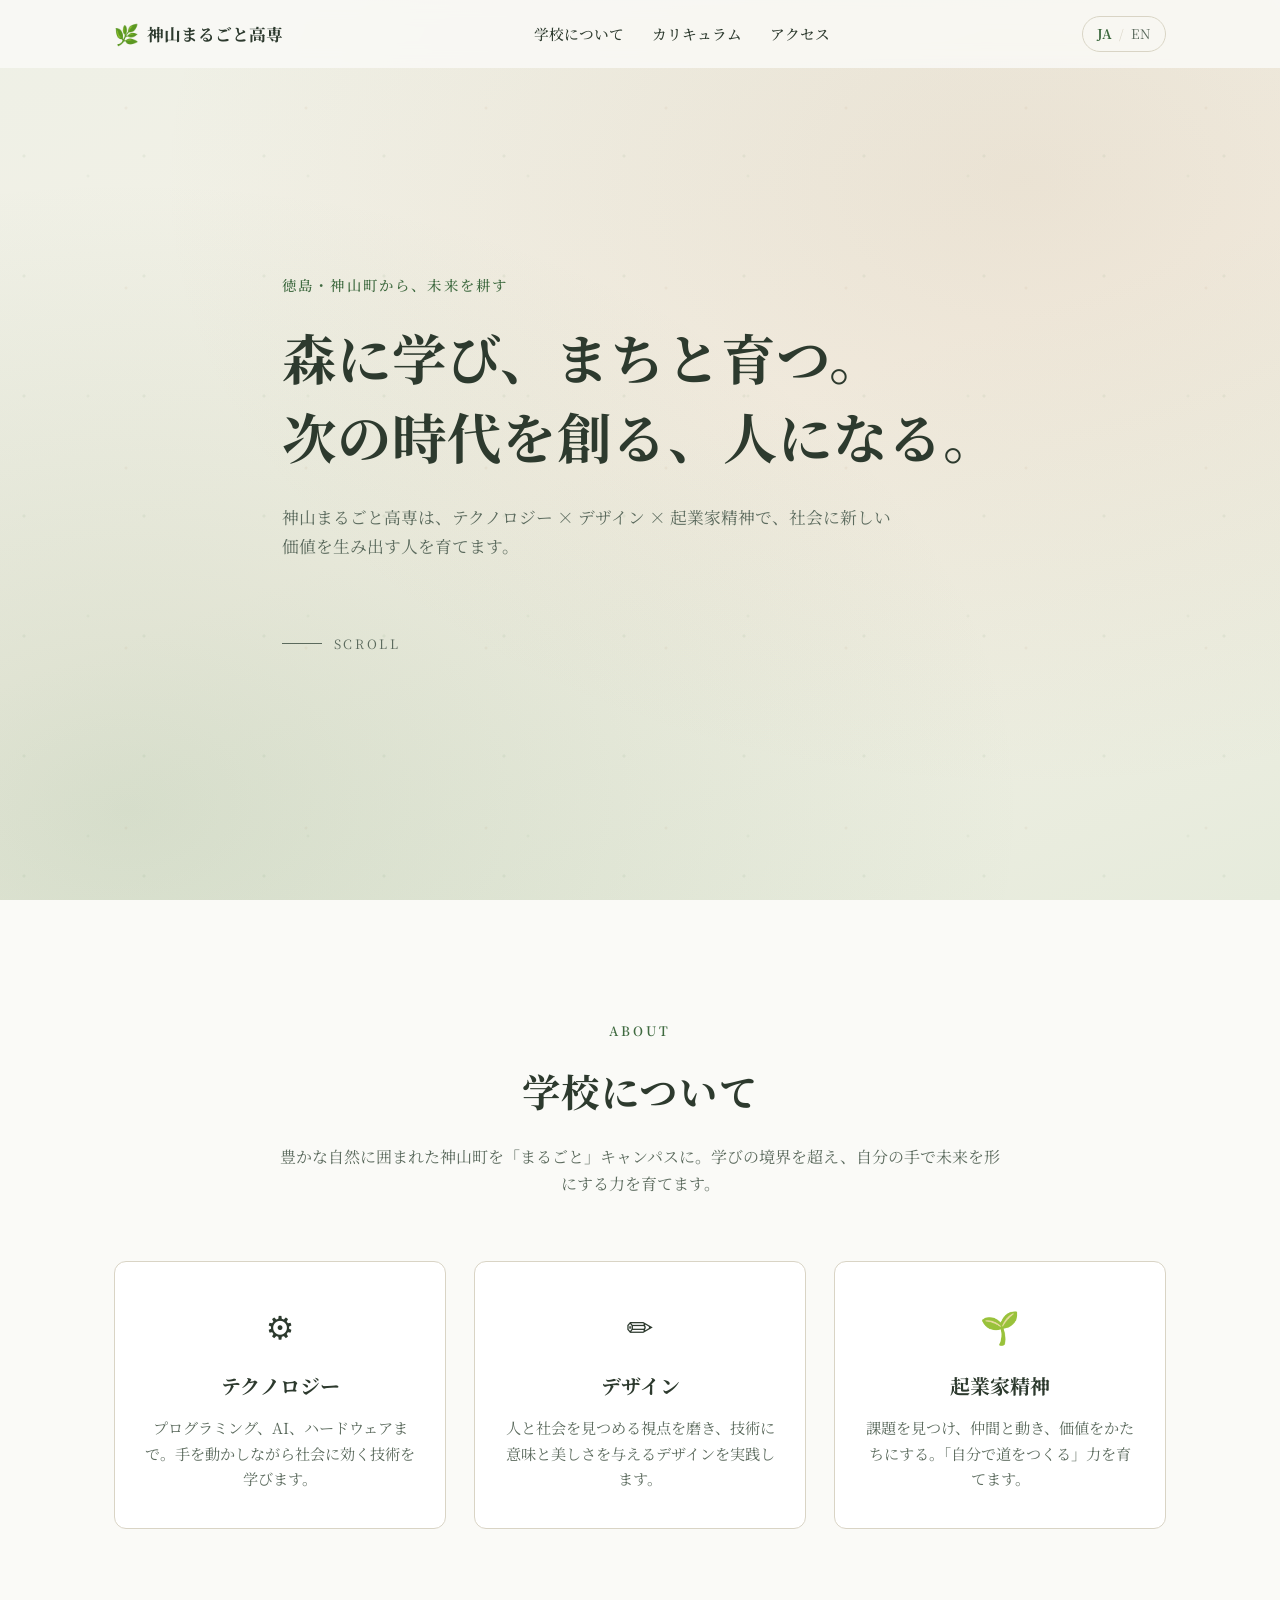
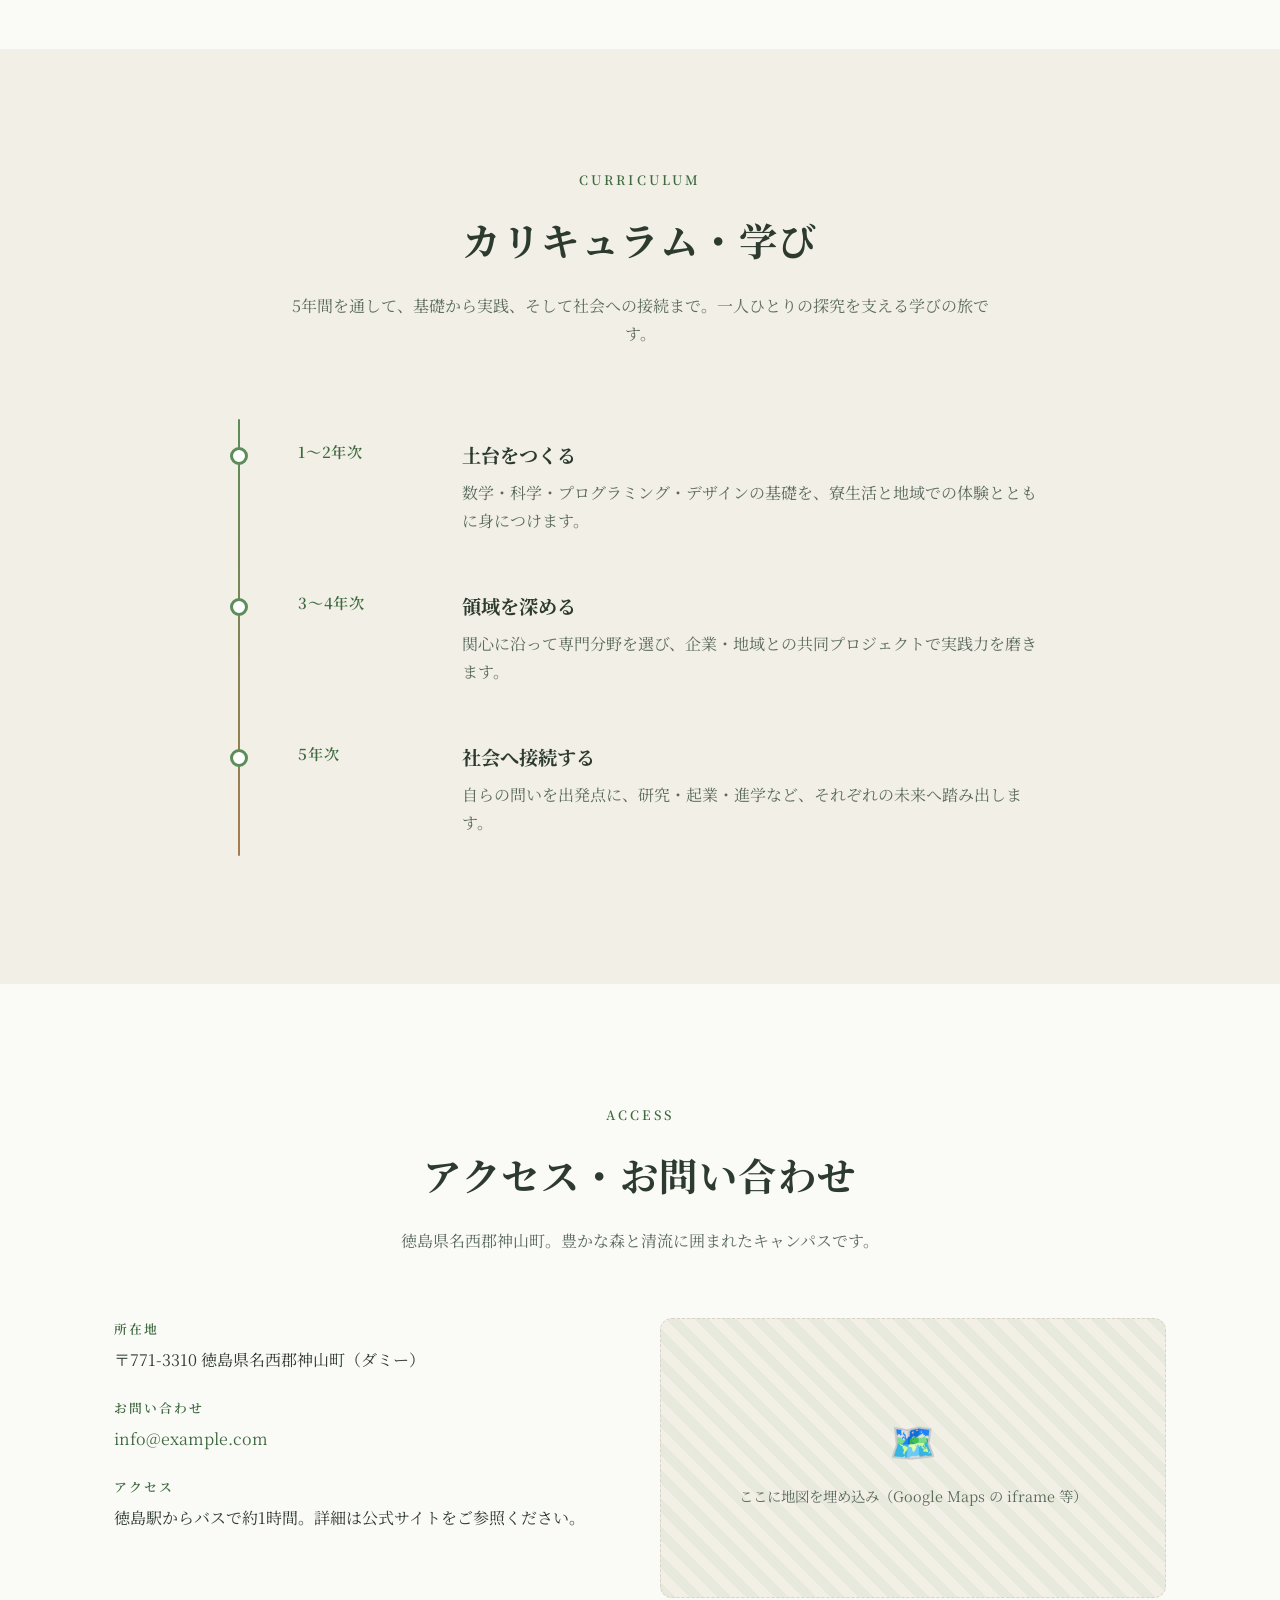
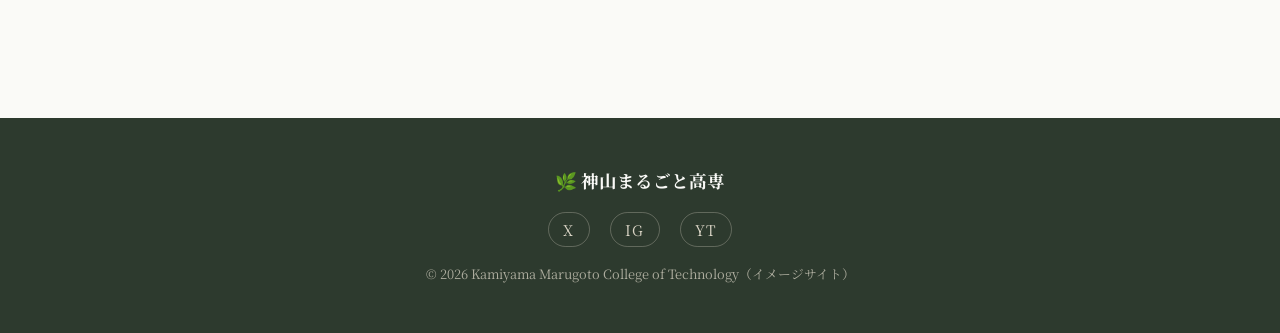
==== index.html @ a8365568 "初期ファイルの追加: HTML、CSS、JavaScriptを用いた神山まるごと高専の紹介サイトを構築" ====
<!DOCTYPE html>
<html lang="ja">
<head>
  <meta charset="UTF-8" />
  <meta name="viewport" content="width=device-width, initial-scale=1.0" />
  <title data-ja="神山まるごと高専 | Kamiyama Marugoto College of Technology" data-en="Kamiyama Marugoto College of Technology">神山まるごと高専</title>
  <meta name="description" data-ja="徳島県神山町から、テクノロジー × デザイン × 起業家精神で社会を創造する人を育てる、私立高等専門学校（イメージサイト）。" data-en="A private college of technology in Kamiyama, Tokushima — nurturing creators with technology, design, and entrepreneurship (concept site)." />
  <link rel="icon" href="data:image/svg+xml,%3Csvg%20xmlns='http://www.w3.org/2000/svg'%20viewBox='0%200%20100%20100'%3E%3Ctext%20y='.9em'%20font-size='90'%3E%F0%9F%8C%BF%3C/text%3E%3C/svg%3E" />
  <link rel="preconnect" href="https://fonts.googleapis.com" />
  <link rel="preconnect" href="https://fonts.gstatic.com" crossorigin />
  <link href="https://fonts.googleapis.com/css2?family=Inter:wght@400;500;600&family=Noto+Serif+JP:wght@400;600;700&display=swap" rel="stylesheet" />
  <link rel="stylesheet" href="assets/css/style.css" />
</head>
<body>
  <header class="site-header" id="siteHeader">
    <div class="container header-inner">
      <a href="#hero" class="logo">
        <span class="logo-mark" aria-hidden="true">🌿</span>
        <span class="logo-text" data-ja="神山まるごと高専" data-en="Kamiyama Marugoto College">神山まるごと高専</span>
      </a>
      <nav class="nav" aria-label="primary">
        <ul>
          <li><a href="#about" data-ja="学校について" data-en="About">学校について</a></li>
          <li><a href="#curriculum" data-ja="カリキュラム" data-en="Curriculum">カリキュラム</a></li>
          <li><a href="#access" data-ja="アクセス" data-en="Access">アクセス</a></li>
        </ul>
      </nav>
      <button class="lang-toggle" id="langToggle" type="button" aria-label="Switch language">
        <span class="lang-opt" data-lang="ja">JA</span>
        <span class="lang-sep">/</span>
        <span class="lang-opt" data-lang="en">EN</span>
      </button>
    </div>
  </header>

  <main>
    <!-- Hero -->
    <section class="hero" id="hero">
      <div class="hero-bg" aria-hidden="true"></div>
      <div class="container hero-inner reveal">
        <p class="hero-eyebrow" data-ja="徳島・神山町から、未来を耕す" data-en="Cultivating the future from Kamiyama, Tokushima">徳島・神山町から、未来を耕す</p>
        <h1 class="hero-title" data-ja="森に学び、まちと育つ。&#10;次の時代を創る、人になる。" data-en="Learn from the forest. Grow with the town.&#10;Become someone who shapes what comes next.">森に学び、まちと育つ。<br />次の時代を創る、人になる。</h1>
        <p class="hero-lead" data-ja="神山まるごと高専は、テクノロジー × デザイン × 起業家精神で、社会に新しい価値を生み出す人を育てます。" data-en="Kamiyama Marugoto College of Technology nurtures changemakers through technology, design, and entrepreneurship.">神山まるごと高専は、テクノロジー × デザイン × 起業家精神で、社会に新しい価値を生み出す人を育てます。</p>
        <a href="#about" class="hero-scroll" aria-label="Scroll to next section">
          <span class="hero-scroll-line" aria-hidden="true"></span>
          <span data-ja="SCROLL" data-en="SCROLL">SCROLL</span>
        </a>
      </div>
    </section>

    <!-- About -->
    <section class="section section-about" id="about">
      <div class="container">
        <header class="section-head reveal">
          <p class="eyebrow" data-ja="ABOUT" data-en="ABOUT">ABOUT</p>
          <h2 class="section-title" data-ja="学校について" data-en="About the School">学校について</h2>
          <p class="section-lead" data-ja="豊かな自然に囲まれた神山町を「まるごと」キャンパスに。学びの境界を超え、自分の手で未来を形にする力を育てます。" data-en="With the whole town of Kamiyama as our campus, we cultivate the power to shape the future with your own hands — beyond the boundaries of conventional learning.">豊かな自然に囲まれた神山町を「まるごと」キャンパスに。学びの境界を超え、自分の手で未来を形にする力を育てます。</p>
        </header>

        <div class="card-grid">
          <article class="card reveal">
            <div class="card-icon" aria-hidden="true">⚙️</div>
            <h3 data-ja="テクノロジー" data-en="Technology">テクノロジー</h3>
            <p data-ja="プログラミング、AI、ハードウェアまで。手を動かしながら社会に効く技術を学びます。" data-en="From programming and AI to hardware — learn the technologies that move society, hands-on.">プログラミング、AI、ハードウェアまで。手を動かしながら社会に効く技術を学びます。</p>
          </article>
          <article class="card reveal">
            <div class="card-icon" aria-hidden="true">✏️</div>
            <h3 data-ja="デザイン" data-en="Design">デザイン</h3>
            <p data-ja="人と社会を見つめる視点を磨き、技術に意味と美しさを与えるデザインを実践します。" data-en="Sharpen your perspective on people and society, and bring meaning and beauty to technology through design.">人と社会を見つめる視点を磨き、技術に意味と美しさを与えるデザインを実践します。</p>
          </article>
          <article class="card reveal">
            <div class="card-icon" aria-hidden="true">🌱</div>
            <h3 data-ja="起業家精神" data-en="Entrepreneurship">起業家精神</h3>
            <p data-ja="課題を見つけ、仲間と動き、価値をかたちにする。「自分で道をつくる」力を育てます。" data-en="Find problems, move with peers, and turn ideas into value — develop the power to forge your own path.">課題を見つけ、仲間と動き、価値をかたちにする。「自分で道をつくる」力を育てます。</p>
          </article>
        </div>
      </div>
    </section>

    <!-- Curriculum -->
    <section class="section section-curriculum" id="curriculum">
      <div class="container">
        <header class="section-head reveal">
          <p class="eyebrow" data-ja="CURRICULUM" data-en="CURRICULUM">CURRICULUM</p>
          <h2 class="section-title" data-ja="カリキュラム・学び" data-en="Curriculum & Learning">カリキュラム・学び</h2>
          <p class="section-lead" data-ja="5年間を通して、基礎から実践、そして社会への接続まで。一人ひとりの探究を支える学びの旅です。" data-en="Across five years, journey from foundations to practice — and out into society. A path of inquiry tailored to each learner.">5年間を通して、基礎から実践、そして社会への接続まで。一人ひとりの探究を支える学びの旅です。</p>
        </header>

        <ol class="timeline">
          <li class="timeline-item reveal">
            <div class="timeline-year"><span data-ja="1〜2年次" data-en="Year 1–2">1〜2年次</span></div>
            <div class="timeline-body">
              <h3 data-ja="土台をつくる" data-en="Build the foundations">土台をつくる</h3>
              <p data-ja="数学・科学・プログラミング・デザインの基礎を、寮生活と地域での体験とともに身につけます。" data-en="Master the fundamentals of math, science, programming, and design — alongside dorm life and hands-on experiences in the community.">数学・科学・プログラミング・デザインの基礎を、寮生活と地域での体験とともに身につけます。</p>
            </div>
          </li>
          <li class="timeline-item reveal">
            <div class="timeline-year"><span data-ja="3〜4年次" data-en="Year 3–4">3〜4年次</span></div>
            <div class="timeline-body">
              <h3 data-ja="領域を深める" data-en="Go deeper">領域を深める</h3>
              <p data-ja="関心に沿って専門分野を選び、企業・地域との共同プロジェクトで実践力を磨きます。" data-en="Choose a specialty aligned with your interests, and sharpen your skills through joint projects with companies and the community.">関心に沿って専門分野を選び、企業・地域との共同プロジェクトで実践力を磨きます。</p>
            </div>
          </li>
          <li class="timeline-item reveal">
            <div class="timeline-year"><span data-ja="5年次" data-en="Year 5">5年次</span></div>
            <div class="timeline-body">
              <h3 data-ja="社会へ接続する" data-en="Connect to society">社会へ接続する</h3>
              <p data-ja="自らの問いを出発点に、研究・起業・進学など、それぞれの未来へ踏み出します。" data-en="Starting from your own questions, take the next step — research, entrepreneurship, further study, or your own path.">自らの問いを出発点に、研究・起業・進学など、それぞれの未来へ踏み出します。</p>
            </div>
          </li>
        </ol>
      </div>
    </section>

    <!-- Access -->
    <section class="section section-access" id="access">
      <div class="container">
        <header class="section-head reveal">
          <p class="eyebrow" data-ja="ACCESS" data-en="ACCESS">ACCESS</p>
          <h2 class="section-title" data-ja="アクセス・お問い合わせ" data-en="Access & Contact">アクセス・お問い合わせ</h2>
          <p class="section-lead" data-ja="徳島県名西郡神山町。豊かな森と清流に囲まれたキャンパスです。" data-en="Located in Kamiyama, Myozai District, Tokushima — a campus embraced by forests and clear streams.">徳島県名西郡神山町。豊かな森と清流に囲まれたキャンパスです。</p>
        </header>

        <div class="access-grid">
          <div class="access-info reveal">
            <dl>
              <div>
                <dt data-ja="所在地" data-en="Address">所在地</dt>
                <dd data-ja="〒771-3310 徳島県名西郡神山町（ダミー）" data-en="Kamiyama, Myozai District, Tokushima 771-3310 (placeholder)">〒771-3310 徳島県名西郡神山町（ダミー）</dd>
              </div>
              <div>
                <dt data-ja="お問い合わせ" data-en="Contact">お問い合わせ</dt>
                <dd><a href="mailto:info@example.com">info@example.com</a></dd>
              </div>
              <div>
                <dt data-ja="アクセス" data-en="Getting here">アクセス</dt>
                <dd data-ja="徳島駅からバスで約1時間。詳細は公式サイトをご参照ください。" data-en="About 1 hour by bus from Tokushima Station. Please refer to the official site for details.">徳島駅からバスで約1時間。詳細は公式サイトをご参照ください。</dd>
              </div>
            </dl>
          </div>
          <div class="access-map reveal" aria-label="Map placeholder">
            <div class="map-placeholder">
              <span aria-hidden="true">🗺️</span>
              <p data-ja="ここに地図を埋め込み（Google Maps の iframe 等）" data-en="Map embed goes here (e.g. Google Maps iframe)">ここに地図を埋め込み（Google Maps の iframe 等）</p>
            </div>
          </div>
        </div>
      </div>
    </section>
  </main>

  <footer class="site-footer">
    <div class="container footer-inner">
      <p class="footer-logo">🌿 <span data-ja="神山まるごと高専" data-en="Kamiyama Marugoto College">神山まるごと高専</span></p>
      <ul class="footer-links" aria-label="social">
        <li><a href="#" aria-label="X">X</a></li>
        <li><a href="#" aria-label="Instagram">IG</a></li>
        <li><a href="#" aria-label="YouTube">YT</a></li>
      </ul>
      <p class="copyright" data-ja="© 2026 Kamiyama Marugoto College of Technology（イメージサイト）" data-en="© 2026 Kamiyama Marugoto College of Technology (concept site)">© 2026 Kamiyama Marugoto College of Technology（イメージサイト）</p>
    </div>
  </footer>

  <script src="assets/js/main.js"></script>
</body>
</html>
---- assets/css/style.css ----
/* ===== Variables ===== */
:root {
  --color-bg: #fafaf7;
  --color-bg-soft: #f1efe6;
  --color-text: #2d3a2e;
  --color-text-soft: #5b6a5d;
  --color-accent: #5b8c5a;
  --color-accent-dark: #3f6a40;
  --color-wood: #a87b4f;
  --color-wood-soft: #c9a37a;
  --color-line: #d9d4c5;
  --font-jp: "Noto Serif JP", "Hiragino Mincho ProN", "Yu Mincho", serif;
  --font-en: "Inter", system-ui, -apple-system, sans-serif;
  --max-w: 1100px;
  --header-h: 68px;
  --radius: 12px;
  --shadow: 0 8px 30px rgba(45, 58, 46, 0.08);
}

/* ===== Reset ===== */
*, *::before, *::after { box-sizing: border-box; }
html { scroll-behavior: smooth; scroll-padding-top: var(--header-h); }
body {
  margin: 0;
  font-family: var(--font-en), var(--font-jp);
  color: var(--color-text);
  background: var(--color-bg);
  line-height: 1.7;
  -webkit-font-smoothing: antialiased;
}
:lang(ja), [lang="ja"] body, html[lang="ja"] body { font-family: var(--font-jp), var(--font-en); }
img { max-width: 100%; display: block; }
a { color: var(--color-accent-dark); text-decoration: none; }
a:hover { text-decoration: underline; }
ul, ol { list-style: none; padding: 0; margin: 0; }
button { font: inherit; cursor: pointer; }

.container { max-width: var(--max-w); margin: 0 auto; padding: 0 24px; }

/* ===== Header ===== */
.site-header {
  position: fixed;
  top: 0; left: 0; right: 0;
  height: var(--header-h);
  background: rgba(250, 250, 247, 0.85);
  backdrop-filter: saturate(140%) blur(10px);
  -webkit-backdrop-filter: saturate(140%) blur(10px);
  z-index: 100;
  transition: box-shadow .25s ease, background .25s ease;
}
.site-header.scrolled {
  box-shadow: 0 1px 0 var(--color-line), 0 8px 24px rgba(45,58,46,0.06);
}
.header-inner {
  height: 100%;
  display: flex; align-items: center; justify-content: space-between;
  gap: 16px;
}
.logo {
  display: inline-flex; align-items: center; gap: 8px;
  color: var(--color-text); font-weight: 700;
  font-family: var(--font-jp);
  font-size: 1.05rem;
}
.logo:hover { text-decoration: none; }
.logo-mark { font-size: 1.25rem; }

.nav ul { display: flex; gap: 28px; }
.nav a {
  color: var(--color-text);
  font-size: .92rem;
  font-weight: 500;
  position: relative;
  padding: 4px 0;
}
.nav a::after {
  content: "";
  position: absolute; left: 0; right: 0; bottom: -2px;
  height: 1px; background: var(--color-accent);
  transform: scaleX(0); transform-origin: left;
  transition: transform .25s ease;
}
.nav a:hover { text-decoration: none; }
.nav a:hover::after { transform: scaleX(1); }

.lang-toggle {
  display: inline-flex; align-items: center; gap: 6px;
  background: transparent;
  border: 1px solid var(--color-line);
  border-radius: 999px;
  padding: 6px 14px;
  color: var(--color-text-soft);
  font-size: .82rem;
  letter-spacing: .05em;
  transition: border-color .2s ease, color .2s ease;
}
.lang-toggle:hover { border-color: var(--color-accent); color: var(--color-accent-dark); }
.lang-opt { transition: color .2s ease, font-weight .2s ease; }
.lang-opt.active { color: var(--color-accent-dark); font-weight: 700; }
.lang-sep { color: var(--color-line); }

/* ===== Hero ===== */
.hero {
  position: relative;
  min-height: 100vh;
  display: flex; align-items: center;
  overflow: hidden;
  padding-top: var(--header-h);
}
.hero-bg {
  position: absolute; inset: 0;
  background:
    radial-gradient(ellipse at 80% 20%, rgba(168, 123, 79, 0.12), transparent 60%),
    radial-gradient(ellipse at 10% 90%, rgba(91, 140, 90, 0.18), transparent 55%),
    linear-gradient(160deg, #eef0e6 0%, #f5f1e6 50%, #e6ebdc 100%);
  z-index: -1;
}
.hero-bg::after {
  content: "";
  position: absolute; inset: 0;
  background-image:
    radial-gradient(circle at 20% 30%, rgba(91,140,90,.12) 0 1px, transparent 2px),
    radial-gradient(circle at 70% 60%, rgba(168,123,79,.10) 0 1px, transparent 2px),
    radial-gradient(circle at 40% 80%, rgba(91,140,90,.08) 0 1px, transparent 2px);
  background-size: 120px 120px, 180px 180px, 220px 220px;
  opacity: .7;
}
.hero-inner { padding: 80px 24px 120px; }
.hero-eyebrow {
  font-size: .9rem;
  letter-spacing: .15em;
  color: var(--color-accent-dark);
  margin: 0 0 20px;
  font-weight: 500;
}
.hero-title {
  font-family: var(--font-jp);
  font-size: clamp(2rem, 5vw, 3.4rem);
  line-height: 1.45;
  margin: 0 0 28px;
  font-weight: 700;
  color: var(--color-text);
  letter-spacing: .02em;
}
.hero-lead {
  font-size: 1.05rem;
  max-width: 620px;
  color: var(--color-text-soft);
  margin: 0 0 64px;
}
.hero-scroll {
  display: inline-flex; align-items: center; gap: 12px;
  color: var(--color-text-soft);
  font-size: .8rem; letter-spacing: .2em;
}
.hero-scroll:hover { text-decoration: none; color: var(--color-accent-dark); }
.hero-scroll-line {
  width: 40px; height: 1px;
  background: var(--color-text-soft);
  position: relative; overflow: hidden;
}
.hero-scroll-line::after {
  content: ""; position: absolute; left: -40px; top: 0; width: 40px; height: 1px;
  background: var(--color-accent);
  animation: slide 2.2s ease-in-out infinite;
}
@keyframes slide {
  0% { left: -40px; }
  100% { left: 40px; }
}

/* ===== Sections ===== */
.section { padding: 120px 0; position: relative; }
.section-about { background: var(--color-bg); }
.section-curriculum { background: var(--color-bg-soft); }
.section-access { background: var(--color-bg); }

.section-head {
  text-align: center;
  max-width: 720px;
  margin: 0 auto 64px;
}
.eyebrow {
  font-size: .8rem; letter-spacing: .25em;
  color: var(--color-accent-dark);
  margin: 0 0 16px; font-weight: 600;
}
.section-title {
  font-family: var(--font-jp);
  font-size: clamp(1.8rem, 3.5vw, 2.4rem);
  margin: 0 0 20px;
  font-weight: 700;
  letter-spacing: .04em;
}
.section-lead {
  color: var(--color-text-soft);
  font-size: 1rem;
  margin: 0;
}

/* Cards */
.card-grid {
  display: grid;
  grid-template-columns: repeat(3, 1fr);
  gap: 28px;
}
.card {
  background: #fff;
  border: 1px solid var(--color-line);
  border-radius: var(--radius);
  padding: 36px 28px;
  text-align: center;
  transition: transform .3s ease, box-shadow .3s ease, border-color .3s ease;
}
.card:hover {
  transform: translateY(-4px);
  box-shadow: var(--shadow);
  border-color: var(--color-accent);
}
.card-icon {
  font-size: 2rem;
  margin-bottom: 16px;
}
.card h3 {
  font-family: var(--font-jp);
  font-size: 1.25rem;
  margin: 0 0 12px;
  color: var(--color-text);
}
.card p {
  margin: 0;
  color: var(--color-text-soft);
  font-size: .95rem;
}

/* Timeline */
.timeline {
  position: relative;
  max-width: 820px;
  margin: 0 auto;
  padding-left: 32px;
}
.timeline::before {
  content: "";
  position: absolute;
  left: 8px; top: 8px; bottom: 8px;
  width: 2px;
  background: linear-gradient(to bottom, var(--color-accent), var(--color-wood));
  border-radius: 2px;
}
.timeline-item {
  position: relative;
  padding: 28px 0 28px 36px;
  display: grid;
  grid-template-columns: 140px 1fr;
  gap: 24px;
  align-items: start;
}
.timeline-item::before {
  content: "";
  position: absolute;
  left: -32px; top: 36px;
  width: 18px; height: 18px;
  background: #fff;
  border: 3px solid var(--color-accent);
  border-radius: 50%;
}
.timeline-year {
  font-family: var(--font-en);
  font-weight: 600;
  color: var(--color-accent-dark);
  font-size: .95rem;
  letter-spacing: .05em;
}
.timeline-body h3 {
  font-family: var(--font-jp);
  font-size: 1.2rem;
  margin: 0 0 8px;
}
.timeline-body p {
  margin: 0;
  color: var(--color-text-soft);
}

/* Access */
.access-grid {
  display: grid;
  grid-template-columns: 1fr 1fr;
  gap: 40px;
  align-items: stretch;
}
.access-info dl { margin: 0; display: grid; gap: 24px; }
.access-info dt {
  font-size: .8rem;
  letter-spacing: .15em;
  color: var(--color-accent-dark);
  font-weight: 600;
  margin-bottom: 6px;
}
.access-info dd {
  margin: 0;
  font-size: 1rem;
  color: var(--color-text);
}
.access-map { min-height: 280px; }
.map-placeholder {
  height: 100%;
  min-height: 280px;
  background:
    repeating-linear-gradient(45deg, rgba(91,140,90,.06) 0 10px, transparent 10px 20px),
    var(--color-bg-soft);
  border: 1px dashed var(--color-line);
  border-radius: var(--radius);
  display: flex; flex-direction: column; align-items: center; justify-content: center;
  color: var(--color-text-soft);
  text-align: center;
  padding: 24px;
}
.map-placeholder span { font-size: 2.4rem; margin-bottom: 12px; }
.map-placeholder p { margin: 0; font-size: .9rem; }

/* Footer */
.site-footer {
  background: #2d3a2e;
  color: #d9d4c5;
  padding: 48px 0;
}
.footer-inner {
  display: flex;
  flex-direction: column;
  align-items: center;
  gap: 20px;
  text-align: center;
}
.footer-logo {
  margin: 0;
  font-family: var(--font-jp);
  font-weight: 700;
  font-size: 1.1rem;
  color: #fafaf7;
}
.footer-links {
  display: flex; gap: 20px;
}
.footer-links a {
  color: #d9d4c5;
  font-size: .9rem;
  letter-spacing: .1em;
  border: 1px solid rgba(217,212,197,.3);
  border-radius: 999px;
  padding: 6px 14px;
  transition: background .2s ease, color .2s ease;
}
.footer-links a:hover {
  background: rgba(250,250,247,.1);
  color: #fff;
  text-decoration: none;
}
.copyright { margin: 0; font-size: .8rem; opacity: .75; }

/* Reveal animation */
.reveal { opacity: 0; transform: translateY(24px); transition: opacity .8s ease, transform .8s ease; }
.reveal.is-visible { opacity: 1; transform: none; }

/* ===== Responsive ===== */
@media (max-width: 768px) {
  :root { --header-h: 60px; }
  .nav { display: none; }
  .section { padding: 80px 0; }
  .hero-inner { padding: 60px 24px 100px; }
  .hero-lead { margin-bottom: 40px; }
  .card-grid { grid-template-columns: 1fr; gap: 20px; }
  .timeline { padding-left: 24px; }
  .timeline-item {
    grid-template-columns: 1fr;
    gap: 8px;
    padding-left: 24px;
  }
  .timeline-item::before { left: -24px; top: 28px; width: 14px; height: 14px; border-width: 2px; }
  .access-grid { grid-template-columns: 1fr; gap: 28px; }
  .header-inner { gap: 8px; }
  .logo-text { font-size: .95rem; }
}

@media (prefers-reduced-motion: reduce) {
  html { scroll-behavior: auto; }
  .reveal { opacity: 1; transform: none; transition: none; }
  .hero-scroll-line::after { animation: none; }
}
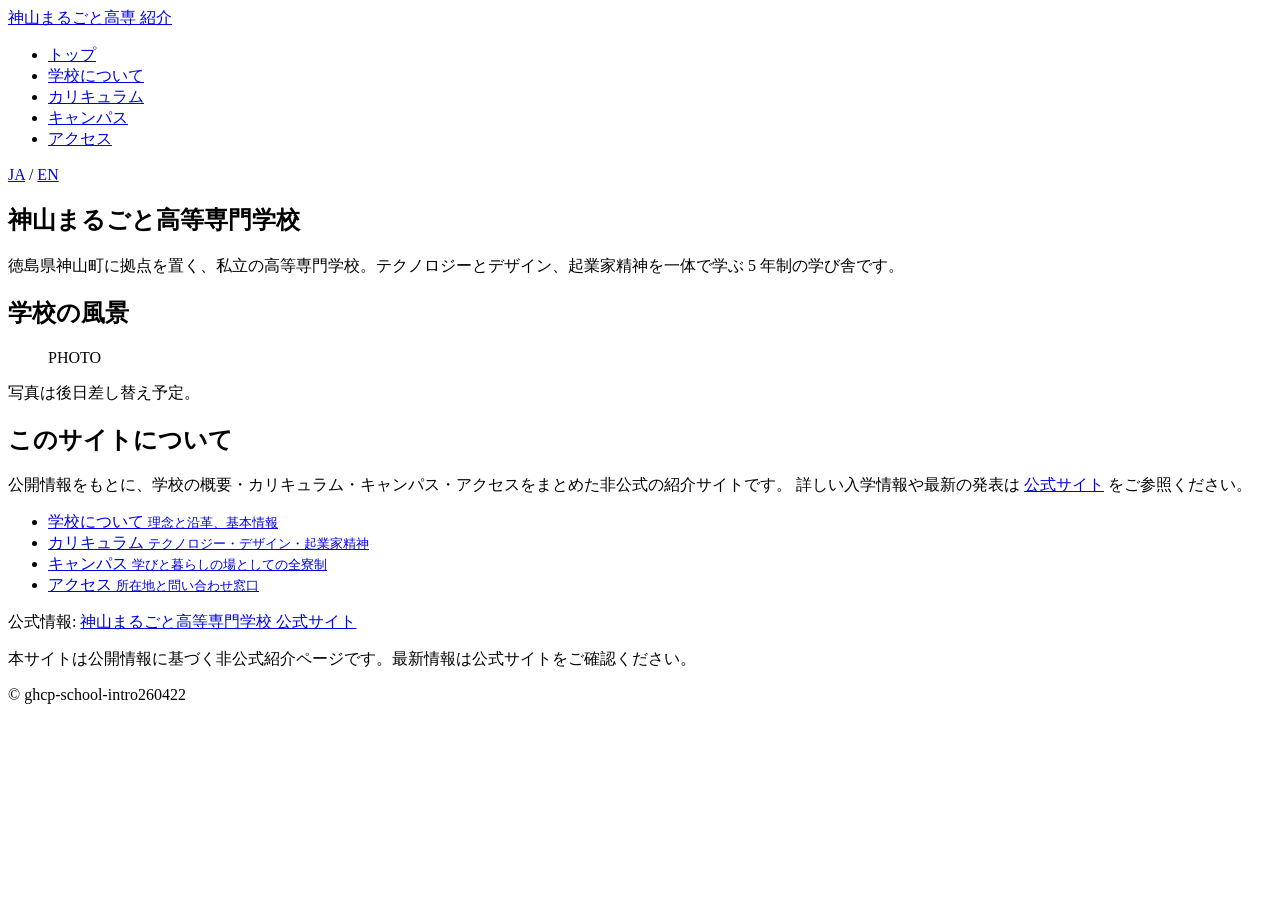
==== commit 590e094e: "Add initial structure and content for Kamiyama Marugoto Kosen introduction site - Create Japanese an" ====
--- a/index.html
+++ b/index.html
@@ -1,166 +1,90 @@
-<!DOCTYPE html>
+<!doctype html>
 <html lang="ja">
 <head>
-  <meta charset="UTF-8" />
-  <meta name="viewport" content="width=device-width, initial-scale=1.0" />
-  <title data-ja="神山まるごと高専 | Kamiyama Marugoto College of Technology" data-en="Kamiyama Marugoto College of Technology">神山まるごと高専</title>
-  <meta name="description" data-ja="徳島県神山町から、テクノロジー × デザイン × 起業家精神で社会を創造する人を育てる、私立高等専門学校（イメージサイト）。" data-en="A private college of technology in Kamiyama, Tokushima — nurturing creators with technology, design, and entrepreneurship (concept site)." />
-  <link rel="icon" href="data:image/svg+xml,%3Csvg%20xmlns='http://www.w3.org/2000/svg'%20viewBox='0%200%20100%20100'%3E%3Ctext%20y='.9em'%20font-size='90'%3E%F0%9F%8C%BF%3C/text%3E%3C/svg%3E" />
-  <link rel="preconnect" href="https://fonts.googleapis.com" />
-  <link rel="preconnect" href="https://fonts.gstatic.com" crossorigin />
-  <link href="https://fonts.googleapis.com/css2?family=Inter:wght@400;500;600&family=Noto+Serif+JP:wght@400;600;700&display=swap" rel="stylesheet" />
-  <link rel="stylesheet" href="assets/css/style.css" />
+  <meta charset="utf-8">
+  <meta name="viewport" content="width=device-width, initial-scale=1">
+  <title>神山まるごと高等専門学校 紹介</title>
+  <meta name="description" content="徳島県神山町に開校した私立高等専門学校「神山まるごと高等専門学校」の非公式紹介サイト。">
+  <link rel="preconnect" href="https://fonts.googleapis.com">
+  <link rel="preconnect" href="https://fonts.gstatic.com" crossorigin>
+  <link href="https://fonts.googleapis.com/css2?family=Cormorant+Garamond:wght@400;500&family=Noto+Serif+JP:wght@400;500;700&display=swap" rel="stylesheet">
+  <link rel="stylesheet" href="/ghcp-school-intro260422/assets/css/style.css">
 </head>
 <body>
-  <header class="site-header" id="siteHeader">
-    <div class="container header-inner">
-      <a href="#hero" class="logo">
-        <span class="logo-mark" aria-hidden="true">🌿</span>
-        <span class="logo-text" data-ja="神山まるごと高専" data-en="Kamiyama Marugoto College">神山まるごと高専</span>
-      </a>
-      <nav class="nav" aria-label="primary">
-        <ul>
-          <li><a href="#about" data-ja="学校について" data-en="About">学校について</a></li>
-          <li><a href="#curriculum" data-ja="カリキュラム" data-en="Curriculum">カリキュラム</a></li>
-          <li><a href="#access" data-ja="アクセス" data-en="Access">アクセス</a></li>
-        </ul>
-      </nav>
-      <button class="lang-toggle" id="langToggle" type="button" aria-label="Switch language">
-        <span class="lang-opt" data-lang="ja">JA</span>
-        <span class="lang-sep">/</span>
-        <span class="lang-opt" data-lang="en">EN</span>
-      </button>
+  <header class="site-header">
+    <a class="site-header__brand" href="/ghcp-school-intro260422/">神山まるごと高専 紹介</a>
+    <nav class="site-nav" aria-label="メイン">
+      <ul>
+        <li><a href="/ghcp-school-intro260422/" aria-current="page">トップ</a></li>
+        <li><a href="/ghcp-school-intro260422/about/">学校について</a></li>
+        <li><a href="/ghcp-school-intro260422/curriculum/">カリキュラム</a></li>
+        <li><a href="/ghcp-school-intro260422/campus/">キャンパス</a></li>
+        <li><a href="/ghcp-school-intro260422/access/">アクセス</a></li>
+      </ul>
+    </nav>
+    <div class="lang-switch" aria-label="言語切替">
+      <a href="/ghcp-school-intro260422/" aria-current="true">JA</a> /
+      <a href="/ghcp-school-intro260422/en/">EN</a>
     </div>
   </header>
 
   <main>
-    <!-- Hero -->
-    <section class="hero" id="hero">
-      <div class="hero-bg" aria-hidden="true"></div>
-      <div class="container hero-inner reveal">
-        <p class="hero-eyebrow" data-ja="徳島・神山町から、未来を耕す" data-en="Cultivating the future from Kamiyama, Tokushima">徳島・神山町から、未来を耕す</p>
-        <h1 class="hero-title" data-ja="森に学び、まちと育つ。&#10;次の時代を創る、人になる。" data-en="Learn from the forest. Grow with the town.&#10;Become someone who shapes what comes next.">森に学び、まちと育つ。<br />次の時代を創る、人になる。</h1>
-        <p class="hero-lead" data-ja="神山まるごと高専は、テクノロジー × デザイン × 起業家精神で、社会に新しい価値を生み出す人を育てます。" data-en="Kamiyama Marugoto College of Technology nurtures changemakers through technology, design, and entrepreneurship.">神山まるごと高専は、テクノロジー × デザイン × 起業家精神で、社会に新しい価値を生み出す人を育てます。</p>
-        <a href="#about" class="hero-scroll" aria-label="Scroll to next section">
-          <span class="hero-scroll-line" aria-hidden="true"></span>
-          <span data-ja="SCROLL" data-en="SCROLL">SCROLL</span>
-        </a>
-      </div>
+    <section class="lead fade">
+      <h1>神山まるごと高等専門学校</h1>
+      <p class="lead__intro">
+        徳島県神山町に拠点を置く、私立の高等専門学校。テクノロジーとデザイン、起業家精神を一体で学ぶ 5 年制の学び舎です。
+      </p>
     </section>
 
-    <!-- About -->
-    <section class="section section-about" id="about">
-      <div class="container">
-        <header class="section-head reveal">
-          <p class="eyebrow" data-ja="ABOUT" data-en="ABOUT">ABOUT</p>
-          <h2 class="section-title" data-ja="学校について" data-en="About the School">学校について</h2>
-          <p class="section-lead" data-ja="豊かな自然に囲まれた神山町を「まるごと」キャンパスに。学びの境界を超え、自分の手で未来を形にする力を育てます。" data-en="With the whole town of Kamiyama as our campus, we cultivate the power to shape the future with your own hands — beyond the boundaries of conventional learning.">豊かな自然に囲まれた神山町を「まるごと」キャンパスに。学びの境界を超え、自分の手で未来を形にする力を育てます。</p>
-        </header>
-
-        <div class="card-grid">
-          <article class="card reveal">
-            <div class="card-icon" aria-hidden="true">⚙️</div>
-            <h3 data-ja="テクノロジー" data-en="Technology">テクノロジー</h3>
-            <p data-ja="プログラミング、AI、ハードウェアまで。手を動かしながら社会に効く技術を学びます。" data-en="From programming and AI to hardware — learn the technologies that move society, hands-on.">プログラミング、AI、ハードウェアまで。手を動かしながら社会に効く技術を学びます。</p>
-          </article>
-          <article class="card reveal">
-            <div class="card-icon" aria-hidden="true">✏️</div>
-            <h3 data-ja="デザイン" data-en="Design">デザイン</h3>
-            <p data-ja="人と社会を見つめる視点を磨き、技術に意味と美しさを与えるデザインを実践します。" data-en="Sharpen your perspective on people and society, and bring meaning and beauty to technology through design.">人と社会を見つめる視点を磨き、技術に意味と美しさを与えるデザインを実践します。</p>
-          </article>
-          <article class="card reveal">
-            <div class="card-icon" aria-hidden="true">🌱</div>
-            <h3 data-ja="起業家精神" data-en="Entrepreneurship">起業家精神</h3>
-            <p data-ja="課題を見つけ、仲間と動き、価値をかたちにする。「自分で道をつくる」力を育てます。" data-en="Find problems, move with peers, and turn ideas into value — develop the power to forge your own path.">課題を見つけ、仲間と動き、価値をかたちにする。「自分で道をつくる」力を育てます。</p>
-          </article>
-        </div>
-      </div>
+    <section class="block fade" aria-labelledby="figure-top">
+      <h2 id="figure-top">学校の風景</h2>
+      <figure class="figure__placeholder" role="img" aria-label="キャンパスの写真プレースホルダー">PHOTO</figure>
+      <p class="figure__caption">写真は後日差し替え予定。</p>
     </section>
 
-    <!-- Curriculum -->
-    <section class="section section-curriculum" id="curriculum">
-      <div class="container">
-        <header class="section-head reveal">
-          <p class="eyebrow" data-ja="CURRICULUM" data-en="CURRICULUM">CURRICULUM</p>
-          <h2 class="section-title" data-ja="カリキュラム・学び" data-en="Curriculum & Learning">カリキュラム・学び</h2>
-          <p class="section-lead" data-ja="5年間を通して、基礎から実践、そして社会への接続まで。一人ひとりの探究を支える学びの旅です。" data-en="Across five years, journey from foundations to practice — and out into society. A path of inquiry tailored to each learner.">5年間を通して、基礎から実践、そして社会への接続まで。一人ひとりの探究を支える学びの旅です。</p>
-        </header>
-
-        <ol class="timeline">
-          <li class="timeline-item reveal">
-            <div class="timeline-year"><span data-ja="1〜2年次" data-en="Year 1–2">1〜2年次</span></div>
-            <div class="timeline-body">
-              <h3 data-ja="土台をつくる" data-en="Build the foundations">土台をつくる</h3>
-              <p data-ja="数学・科学・プログラミング・デザインの基礎を、寮生活と地域での体験とともに身につけます。" data-en="Master the fundamentals of math, science, programming, and design — alongside dorm life and hands-on experiences in the community.">数学・科学・プログラミング・デザインの基礎を、寮生活と地域での体験とともに身につけます。</p>
-            </div>
-          </li>
-          <li class="timeline-item reveal">
-            <div class="timeline-year"><span data-ja="3〜4年次" data-en="Year 3–4">3〜4年次</span></div>
-            <div class="timeline-body">
-              <h3 data-ja="領域を深める" data-en="Go deeper">領域を深める</h3>
-              <p data-ja="関心に沿って専門分野を選び、企業・地域との共同プロジェクトで実践力を磨きます。" data-en="Choose a specialty aligned with your interests, and sharpen your skills through joint projects with companies and the community.">関心に沿って専門分野を選び、企業・地域との共同プロジェクトで実践力を磨きます。</p>
-            </div>
-          </li>
-          <li class="timeline-item reveal">
-            <div class="timeline-year"><span data-ja="5年次" data-en="Year 5">5年次</span></div>
-            <div class="timeline-body">
-              <h3 data-ja="社会へ接続する" data-en="Connect to society">社会へ接続する</h3>
-              <p data-ja="自らの問いを出発点に、研究・起業・進学など、それぞれの未来へ踏み出します。" data-en="Starting from your own questions, take the next step — research, entrepreneurship, further study, or your own path.">自らの問いを出発点に、研究・起業・進学など、それぞれの未来へ踏み出します。</p>
-            </div>
-          </li>
-        </ol>
-      </div>
-    </section>
-
-    <!-- Access -->
-    <section class="section section-access" id="access">
-      <div class="container">
-        <header class="section-head reveal">
-          <p class="eyebrow" data-ja="ACCESS" data-en="ACCESS">ACCESS</p>
-          <h2 class="section-title" data-ja="アクセス・お問い合わせ" data-en="Access & Contact">アクセス・お問い合わせ</h2>
-          <p class="section-lead" data-ja="徳島県名西郡神山町。豊かな森と清流に囲まれたキャンパスです。" data-en="Located in Kamiyama, Myozai District, Tokushima — a campus embraced by forests and clear streams.">徳島県名西郡神山町。豊かな森と清流に囲まれたキャンパスです。</p>
-        </header>
-
-        <div class="access-grid">
-          <div class="access-info reveal">
-            <dl>
-              <div>
-                <dt data-ja="所在地" data-en="Address">所在地</dt>
-                <dd data-ja="〒771-3310 徳島県名西郡神山町（ダミー）" data-en="Kamiyama, Myozai District, Tokushima 771-3310 (placeholder)">〒771-3310 徳島県名西郡神山町（ダミー）</dd>
-              </div>
-              <div>
-                <dt data-ja="お問い合わせ" data-en="Contact">お問い合わせ</dt>
-                <dd><a href="mailto:info@example.com">info@example.com</a></dd>
-              </div>
-              <div>
-                <dt data-ja="アクセス" data-en="Getting here">アクセス</dt>
-                <dd data-ja="徳島駅からバスで約1時間。詳細は公式サイトをご参照ください。" data-en="About 1 hour by bus from Tokushima Station. Please refer to the official site for details.">徳島駅からバスで約1時間。詳細は公式サイトをご参照ください。</dd>
-              </div>
-            </dl>
-          </div>
-          <div class="access-map reveal" aria-label="Map placeholder">
-            <div class="map-placeholder">
-              <span aria-hidden="true">🗺️</span>
-              <p data-ja="ここに地図を埋め込み（Google Maps の iframe 等）" data-en="Map embed goes here (e.g. Google Maps iframe)">ここに地図を埋め込み（Google Maps の iframe 等）</p>
-            </div>
-          </div>
-        </div>
-      </div>
+    <section class="block fade" aria-labelledby="sections">
+      <h2 id="sections">このサイトについて</h2>
+      <p>
+        公開情報をもとに、学校の概要・カリキュラム・キャンパス・アクセスをまとめた非公式の紹介サイトです。
+        詳しい入学情報や最新の発表は <a href="https://kamiyama.ac.jp/" rel="noopener" target="_blank">公式サイト</a> をご参照ください。
+      </p>
+      <ul class="section-links">
+        <li>
+          <a href="/ghcp-school-intro260422/about/">
+            学校について
+            <small>理念と沿革、基本情報</small>
+          </a>
+        </li>
+        <li>
+          <a href="/ghcp-school-intro260422/curriculum/">
+            カリキュラム
+            <small>テクノロジー・デザイン・起業家精神</small>
+          </a>
+        </li>
+        <li>
+          <a href="/ghcp-school-intro260422/campus/">
+            キャンパス
+            <small>学びと暮らしの場としての全寮制</small>
+          </a>
+        </li>
+        <li>
+          <a href="/ghcp-school-intro260422/access/">
+            アクセス
+            <small>所在地と問い合わせ窓口</small>
+          </a>
+        </li>
+      </ul>
     </section>
   </main>
 
   <footer class="site-footer">
-    <div class="container footer-inner">
-      <p class="footer-logo">🌿 <span data-ja="神山まるごと高専" data-en="Kamiyama Marugoto College">神山まるごと高専</span></p>
-      <ul class="footer-links" aria-label="social">
-        <li><a href="#" aria-label="X">X</a></li>
-        <li><a href="#" aria-label="Instagram">IG</a></li>
-        <li><a href="#" aria-label="YouTube">YT</a></li>
-      </ul>
-      <p class="copyright" data-ja="© 2026 Kamiyama Marugoto College of Technology（イメージサイト）" data-en="© 2026 Kamiyama Marugoto College of Technology (concept site)">© 2026 Kamiyama Marugoto College of Technology（イメージサイト）</p>
-    </div>
+    <p>
+      公式情報: <a href="https://kamiyama.ac.jp/" rel="noopener" target="_blank">神山まるごと高等専門学校 公式サイト</a>
+    </p>
+    <p>本サイトは公開情報に基づく非公式紹介ページです。最新情報は公式サイトをご確認ください。</p>
+    <p>&copy; ghcp-school-intro260422</p>
   </footer>
 
-  <script src="assets/js/main.js"></script>
+  <script src="/ghcp-school-intro260422/assets/js/fade.js" defer></script>
 </body>
 </html>
